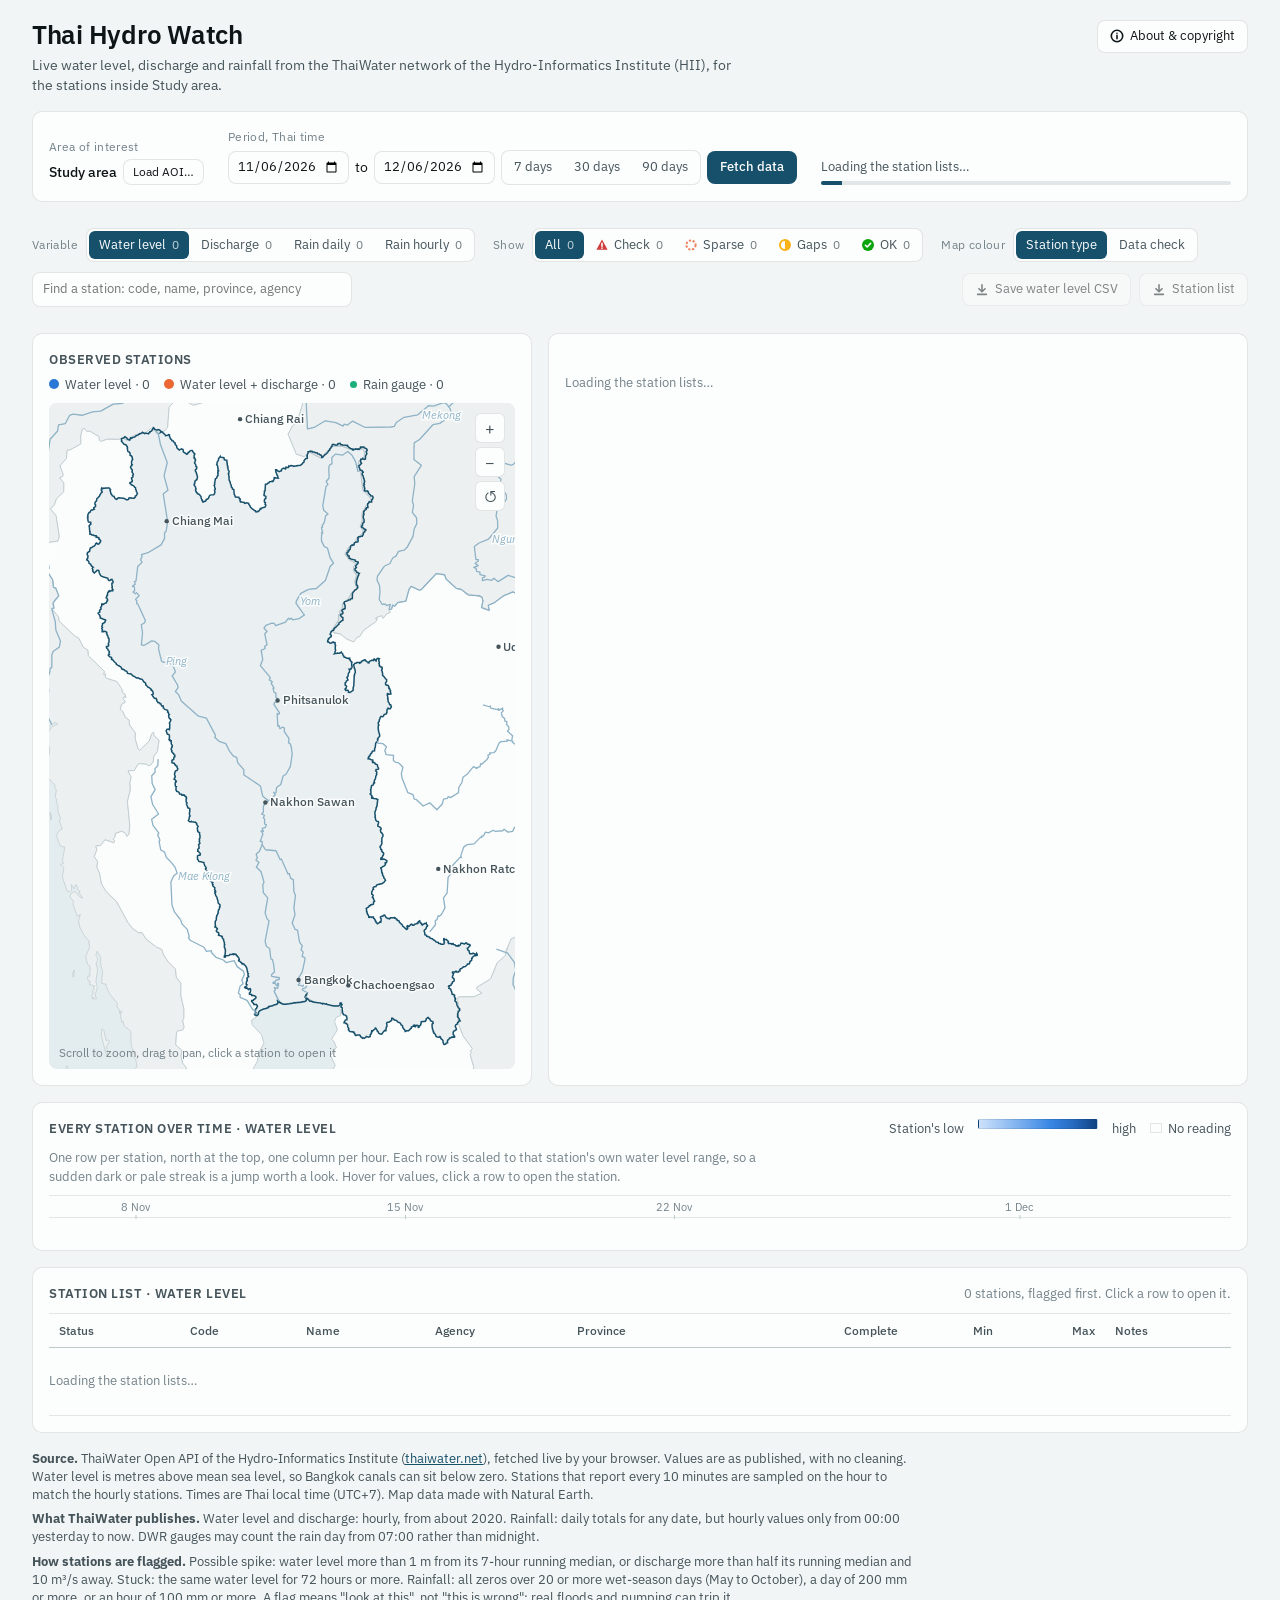
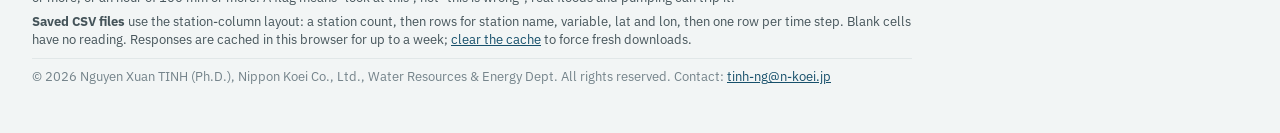
==== index.html @ e2ececa8 "Add Thai Hydro Watch: live ThaiWater station data for an area of interest A static page that fetches" ====
<!doctype html>
<html lang="en">
<head>
<meta charset="utf-8">
<meta name="viewport" content="width=device-width, initial-scale=1, viewport-fit=cover">
<title>Thai Hydro Watch</title>
<meta name="description" content="Live water level, discharge and rainfall from Thailand's ThaiWater (HII) network for any area of interest, with data checks and CSV export.">
<link rel="preconnect" href="https://fonts.googleapis.com">
<link rel="preconnect" href="https://fonts.gstatic.com" crossorigin>
<link rel="stylesheet" href="https://fonts.googleapis.com/css2?family=IBM+Plex+Mono:wght@400;500&family=IBM+Plex+Sans+Thai:wght@400;500;600&family=IBM+Plex+Sans:wght@400;500;600&display=swap">
<link rel="stylesheet" href="assets/style.css">
</head>
<body>
<div class="wrap">
  <header class="top">
    <div class="top-text">
      <h1>Thai Hydro Watch</h1>
      <p class="sub" id="subtitle">Live water level, discharge and rainfall from the ThaiWater network of the Hydro-Informatics Institute (HII), for the stations inside your area of interest.</p>
    </div>
    <details class="about">
      <summary class="btn"><svg viewBox="0 0 16 16" aria-hidden="true"><circle cx="8" cy="8" r="6.5"/><path d="M8 7.2v4M8 4.8v.1"/></svg>About &amp; copyright</summary>
      <div class="about-panel">
        <p class="about-title">Thai Hydro Watch</p>
        <p>&copy; 2026 Nguyen Xuan TINH (Ph.D.). All rights reserved.</p>
        <address>
          <b>Nguyen Xuan TINH (Ph.D.)</b><br>
          Nippon Koei Co., Ltd., Water Resources &amp; Energy Dept.<br>
          &#12306;102-8539: 5-4 Kojimachi, Chiyoda-ku, Tokyo, JAPAN<br>
          Tel: +81-80-4689-7461<br>
          E-mail: <a href="mailto:tinh-ng@n-koei.jp">tinh-ng@n-koei.jp</a><br>
          URL: <a href="https://www.n-koei.co.jp/consulting/english/" target="_blank" rel="noopener">www.n-koei.co.jp/consulting/english/</a>
        </address>
        <p class="note">Station data &copy; Hydro-Informatics Institute (HII), ThaiWater. Map data from Natural Earth (public domain).</p>
      </div>
    </details>
  </header>

  <section class="card databar" aria-label="Data to fetch">
    <div class="field">
      <span class="lbl">Area of interest</span>
      <div class="row">
        <span class="aoi-name" id="aoi-name">Study area</span>
        <label class="btn small" for="aoi-file">Load AOI&hellip;</label>
        <input type="file" id="aoi-file" accept=".geojson,.json,.zip" hidden>
        <button type="button" class="btn small" id="aoi-reset" hidden>Use default</button>
      </div>
    </div>
    <div class="field">
      <span class="lbl">Period, Thai time</span>
      <div class="row">
        <input type="date" id="d-start" aria-label="Start date">
        <span aria-hidden="true">to</span>
        <input type="date" id="d-end" aria-label="End date">
        <div class="seg" id="presets">
          <button type="button" data-days="7">7 days</button>
          <button type="button" data-days="30">30 days</button>
          <button type="button" data-days="90">90 days</button>
        </div>
        <button type="button" class="btn primary" id="fetch">Fetch data</button>
      </div>
    </div>
    <div class="progress" aria-live="polite">
      <span class="text" id="progress-text">Starting&hellip;</span>
      <div class="bar"><i id="progress-bar"></i></div>
      <span class="error" id="error" hidden></span>
    </div>
  </section>

  <nav class="filters" aria-label="View">
    <div class="group"><span class="lbl">Variable</span><div class="seg" id="f-var"></div></div>
    <div class="group"><span class="lbl">Show</span><div class="seg" id="f-status"></div></div>
    <div class="group"><span class="lbl">Map colour</span><div class="seg" id="f-color"></div></div>
    <div class="search"><input id="f-search" type="search" placeholder="Find a station: code, name, province, agency" aria-label="Find a station"></div>
    <div class="spacer"></div>
    <div class="group">
      <button type="button" class="btn" id="save-wide"><svg viewBox="0 0 16 16" aria-hidden="true"><path d="M8 2v8M4.5 6.5 8 10l3.5-3.5M3 13h10"/></svg><span>Save CSV</span></button>
      <button type="button" class="btn" id="save-stations"><svg viewBox="0 0 16 16" aria-hidden="true"><path d="M8 2v8M4.5 6.5 8 10l3.5-3.5M3 13h10"/></svg>Station list</button>
    </div>
  </nav>

  <section class="main">
    <div class="card">
      <div class="card-head">
        <h3>Observed stations</h3>
        <div class="legend" id="map-legend"></div>
      </div>
      <div class="map-box" id="map-box">
        <svg id="map" role="img" aria-label="Map of ThaiWater stations inside the area of interest"></svg>
        <div class="zoom">
          <button type="button" id="z-in" aria-label="Zoom in">+</button>
          <button type="button" id="z-out" aria-label="Zoom out">&minus;</button>
          <button type="button" id="z-reset" aria-label="Reset view">&#8634;</button>
        </div>
        <div class="map-hint">Scroll to zoom, drag to pan, click a station to open it</div>
        <div class="tip" id="map-tip" hidden></div>
      </div>
    </div>
    <div class="card detail" id="detail"></div>
  </section>

  <section class="card">
    <div class="card-head">
      <h3 id="heat-title">Every station over time</h3>
      <div class="legend" id="heat-legend"></div>
    </div>
    <p class="note" id="heat-note" style="margin-bottom:10px"></p>
    <div class="heat-scroll" id="heat-scroll">
      <div class="heat-axis" id="heat-axis"></div>
      <canvas id="heat" aria-label="Every station over time; the station list below has the same stations"></canvas>
      <div class="tip" id="heat-tip" hidden></div>
    </div>
  </section>

  <section class="card">
    <div class="card-head">
      <h3 id="table-title">Station list</h3>
      <span class="note" id="table-note"></span>
    </div>
    <div class="table-scroll" id="table-scroll">
      <table>
        <thead id="t-head"></thead>
        <tbody id="t-body"></tbody>
      </table>
    </div>
  </section>

  <footer>
    <p><b>Source.</b> ThaiWater Open API of the Hydro-Informatics Institute (<a href="https://www.thaiwater.net/" target="_blank" rel="noopener">thaiwater.net</a>), fetched live by your browser. Values are as published, with no cleaning. Water level is metres above mean sea level, so Bangkok canals can sit below zero. Stations that report every 10 minutes are sampled on the hour to match the hourly stations. Times are Thai local time (UTC+7). Map data made with Natural Earth.</p>
    <p><b>What ThaiWater publishes.</b> Water level and discharge: hourly, from about 2020. Rainfall: daily totals for any date, but hourly values only from 00:00 yesterday to now. DWR gauges may count the rain day from 07:00 rather than midnight.</p>
    <p><b>How stations are flagged.</b> Possible spike: water level more than 1 m from its 7-hour running median, or discharge more than half its running median and 10 m³/s away. Stuck: the same water level for 72 hours or more. Rainfall: all zeros over 20 or more wet-season days (May to October), a day of 200 mm or more, or an hour of 100 mm or more. A flag means "look at this", not "this is wrong"; real floods and pumping can trip it.</p>
    <p><b>Saved CSV files</b> use the station-column layout: a station count, then rows for station name, variable, lat and lon, then one row per time step. Blank cells have no reading. Responses are cached in this browser for up to a week; <a href="#" id="clear-cache">clear the cache</a> to force fresh downloads.</p>
    <p class="copyright">&copy; 2026 Nguyen Xuan TINH (Ph.D.), Nippon Koei Co., Ltd., Water Resources &amp; Energy Dept. All rights reserved. Contact: <a href="mailto:tinh-ng@n-koei.jp">tinh-ng@n-koei.jp</a></p>
  </footer>
</div>

<script src="data/basemap.js"></script>
<script src="data/aoi.js"></script>
<script src="assets/app.js"></script>
</body>
</html>
---- assets/style.css ----
/* Thai Hydro Watch. Copyright (c) 2026 Nguyen Xuan TINH (Ph.D.), Nippon Koei Co., Ltd. All rights reserved.
   Layout: a gauge-network console. Data bar (AOI, period, fetch) and a
   sticky view bar on top; map beside the selected station's hydrographs; every station x
   time below; the station list last. */
:root {
  --bg: #f2f5f5;
  --surface: #fcfdfd;
  --fg: #0e1517;
  --fg-2: #45545a;
  --muted: #74838a;
  --grid: #e1e7e8;
  --axis: #bfc9cc;
  --line: rgba(14, 21, 23, 0.10);
  --gap: rgba(14, 21, 23, 0.055);
  --accent: #17506b;
  --accent-ink: #fcfdfd;
  --accent-wash: rgba(23, 80, 107, 0.08);
  --sea: #e3ecef;
  --land: #fbfcfc;
  --land-2: #edf0f0;
  --border-country: #c3ced2;
  --river: #8eb2c6;
  --cat1: #2a78d6;
  --cat2: #eb6834;
  --cat3: #1baf7a;
  --good: #0ca30c;
  --warning: #fab219;
  --serious: #ec835a;
  --critical: #d03b3b;
  --seq1: #cde2fb;
  --seq2: #9ec5f4;
  --seq3: #6da7ec;
  --seq4: #3987e5;
  --seq5: #256abf;
  --seq6: #104281;
  --font-sans: "IBM Plex Sans", "IBM Plex Sans Thai", system-ui, -apple-system, "Segoe UI", "Leelawadee UI", sans-serif;
  --font-mono: "IBM Plex Mono", ui-monospace, "Cascadia Mono", Consolas, monospace;
  --radius: 10px;
  color-scheme: light;
}
@media (prefers-color-scheme: dark) {
  :root:not([data-theme="light"]) {
    --bg: #0c1011; --surface: #171c1d; --fg: #eef3f3; --fg-2: #b4c0c3; --muted: #84928f;
    --grid: #252d2f; --axis: #3b4649; --line: rgba(238, 243, 243, 0.10); --gap: rgba(238, 243, 243, 0.06);
    --accent: #7fbfdc; --accent-ink: #0c1011; --accent-wash: rgba(127, 191, 220, 0.10);
    --sea: #0f1517; --land: #1d2425; --land-2: #161b1c; --border-country: #36424a; --river: #37596b;
    --cat1: #3987e5; --cat2: #d95926; --cat3: #199e70;
    --seq1: #104281; --seq2: #1c5cab; --seq3: #2a78d6; --seq4: #5598e7; --seq5: #86b6ef; --seq6: #cde2fb;
    color-scheme: dark;
  }
}
:root[data-theme="dark"] {
  --bg: #0c1011; --surface: #171c1d; --fg: #eef3f3; --fg-2: #b4c0c3; --muted: #84928f;
  --grid: #252d2f; --axis: #3b4649; --line: rgba(238, 243, 243, 0.10); --gap: rgba(238, 243, 243, 0.06);
  --accent: #7fbfdc; --accent-ink: #0c1011; --accent-wash: rgba(127, 191, 220, 0.10);
  --sea: #0f1517; --land: #1d2425; --land-2: #161b1c; --border-country: #36424a; --river: #37596b;
  --cat1: #3987e5; --cat2: #d95926; --cat3: #199e70;
  --seq1: #104281; --seq2: #1c5cab; --seq3: #2a78d6; --seq4: #5598e7; --seq5: #86b6ef; --seq6: #cde2fb;
  color-scheme: dark;
}

* { box-sizing: border-box; }
[hidden] { display: none !important; }
html { -webkit-text-size-adjust: 100%; }
body {
  margin: 0;
  background: var(--bg);
  color: var(--fg);
  font: 14px/1.45 var(--font-sans);
  padding-inline: clamp(16px, 3vw, 32px);
  padding-block: 20px 48px;
}
.wrap { max-width: 1440px; margin: 0 auto; display: grid; gap: 16px; }
h1, h2, h3 { margin: 0; text-wrap: balance; font-weight: 600; }
h1 { font-size: 1.6rem; letter-spacing: -0.01em; line-height: 1.2; }
h2 { font-size: 1.15rem; line-height: 1.3; }
h3 { font-size: 0.82rem; letter-spacing: 0.04em; text-transform: uppercase; color: var(--fg-2); }
p { margin: 0; }
a { color: var(--accent); }
.sub { color: var(--fg-2); max-width: 90ch; margin-top: 4px; }
.mono { font-family: var(--font-mono); font-size: 0.93em; }
.num { font-variant-numeric: tabular-nums; text-align: right; white-space: nowrap; }
button, input { font: inherit; color: inherit; }
:focus-visible { outline: 2px solid var(--accent); outline-offset: 2px; }

/* Header and the about panel */
.top { display: flex; flex-wrap: wrap; align-items: flex-start; justify-content: space-between; gap: 12px 24px; }
.top-text { min-width: 0; flex: 1 1 420px; }
.about { position: relative; flex: none; }
.about summary { list-style: none; }
.about summary::-webkit-details-marker { display: none; }
.about[open] summary { background: var(--accent-wash); }
.about-panel {
  position: absolute; right: 0; top: calc(100% + 6px); z-index: 40; width: min(380px, calc(100vw - 32px));
  background: var(--surface); color: var(--fg); border: 1px solid var(--line); border-radius: var(--radius);
  padding: 14px 16px; box-shadow: 0 10px 30px rgba(0, 0, 0, 0.14); display: grid; gap: 8px; font-size: 13px;
}
.about-title { font-weight: 600; font-size: 14px; }
.about-panel address { font-style: normal; line-height: 1.6; color: var(--fg-2); }
.about-panel address b { color: var(--fg); font-weight: 600; }
.copyright { color: var(--muted); border-top: 1px solid var(--grid); padding-top: 8px; margin-top: 4px; }

/* Buttons */
.btn {
  display: inline-flex; align-items: center; gap: 6px; cursor: pointer; white-space: nowrap;
  border: 1px solid var(--line); background: var(--surface); color: var(--fg); border-radius: 8px;
  padding: 6px 12px; font-size: 13px;
}
.btn:hover { background: var(--accent-wash); }
.btn.primary { background: var(--accent); color: var(--accent-ink); border-color: transparent; font-weight: 500; }
.btn.primary:hover { filter: brightness(1.08); }
.btn.small { padding: 3px 9px; font-size: 12px; }
.btn:disabled { opacity: 0.5; cursor: default; }
.btn svg { width: 14px; height: 14px; flex: none; fill: none; stroke: currentColor; stroke-width: 1.8; stroke-linecap: round; stroke-linejoin: round; }

/* Data bar */
.databar { display: flex; flex-wrap: wrap; align-items: flex-end; gap: 12px 24px; }
.field { display: grid; gap: 4px; min-width: 0; }
.field > .lbl { font-size: 12px; color: var(--muted); letter-spacing: 0.03em; }
.field .row { display: flex; flex-wrap: wrap; align-items: center; gap: 6px; }
.aoi-name { font-weight: 500; }
input[type="date"] {
  font-size: 13px; background: var(--surface); border: 1px solid var(--line); border-radius: 8px; padding: 5px 8px;
}
.progress { display: grid; gap: 5px; flex: 1 1 260px; min-width: 0; }
.progress .text { font-size: 12.5px; color: var(--fg-2); font-variant-numeric: tabular-nums; }
.progress .text b { color: var(--fg); font-weight: 500; }
.bar { height: 4px; border-radius: 2px; background: var(--grid); overflow: hidden; }
.bar i { display: block; height: 100%; width: 0; background: var(--accent); transition: width 0.3s; }
.error { color: var(--critical); font-size: 12.5px; }

/* View bar */
.filters {
  position: sticky; top: env(safe-area-inset-top, 0px); z-index: 20;
  display: flex; flex-wrap: wrap; align-items: center; gap: 10px 18px;
  padding-block: 10px; background: var(--bg);
}
.group { display: flex; align-items: center; gap: 8px; min-width: 0; flex-wrap: wrap; }
.group > .lbl { font-size: 12px; color: var(--muted); letter-spacing: 0.03em; }
.seg { display: inline-flex; flex-wrap: wrap; gap: 2px; padding: 2px; border: 1px solid var(--line); border-radius: 8px; background: var(--surface); }
.seg button {
  border: 0; background: transparent; color: var(--fg-2); cursor: pointer;
  padding: 5px 10px; border-radius: 6px; font-size: 13px; display: inline-flex; align-items: center; gap: 6px;
}
.seg button:hover { background: var(--accent-wash); color: var(--fg); }
.seg button[aria-pressed="true"] { background: var(--accent); color: var(--accent-ink); }
.seg .count { font-variant-numeric: tabular-nums; opacity: 0.75; font-size: 12px; }
.seg svg { width: 12px; height: 12px; }
.search { flex: 1 1 200px; max-width: 320px; }
.search input {
  width: 100%; font-size: 13px; color: var(--fg); background: var(--surface);
  border: 1px solid var(--line); border-radius: 8px; padding: 7px 10px;
}
.spacer { flex: 1 1 auto; }

/* Cards */
.card { background: var(--surface); border: 1px solid var(--line); border-radius: var(--radius); padding: 16px; min-width: 0; }
.card-head { display: flex; flex-wrap: wrap; align-items: baseline; justify-content: space-between; gap: 6px 16px; margin-bottom: 10px; }
.note { color: var(--muted); font-size: 12.5px; max-width: 90ch; }
.main { display: grid; gap: 16px; grid-template-columns: minmax(0, 5fr) minmax(0, 7fr); }
@media (max-width: 980px) { .main { grid-template-columns: minmax(0, 1fr); } }

/* Status chips */
.chip {
  display: inline-flex; align-items: center; gap: 5px; white-space: nowrap;
  font-size: 12px; padding: 1px 8px 1px 6px; border-radius: 999px; border: 1px solid var(--line); color: var(--fg);
  background: var(--surface);
}
.chip svg { width: 12px; height: 12px; flex: none; }
.i-ok { fill: var(--good); }
.i-gaps { fill: var(--warning); }
.i-gaps-ring { fill: none; stroke: var(--warning); stroke-width: 2; }
.i-sparse-ring { fill: none; stroke: var(--serious); stroke-width: 2; stroke-dasharray: 2.2 1.6; }
.i-check { fill: var(--critical); }
.i-pending { fill: none; stroke: var(--axis); stroke-width: 2; }
.i-mark { fill: none; stroke: var(--surface); stroke-width: 1.6; stroke-linecap: round; stroke-linejoin: round; }

/* Legend */
.legend { display: flex; flex-wrap: wrap; gap: 4px 14px; font-size: 12.5px; color: var(--fg-2); }
.legend span { display: inline-flex; align-items: center; gap: 6px; }
.key { width: 10px; height: 10px; border-radius: 50%; display: inline-block; flex: none; }
.key.hollow { background: transparent !important; border: 1.5px solid var(--cat3); }
.key.small { width: 7px; height: 7px; }
.bg-w { background: var(--cat1); } .bg-q { background: var(--cat2); } .bg-r { background: var(--cat3); }
.bg-ok { background: var(--good); } .bg-gaps { background: var(--warning); }
.bg-sparse { background: var(--serious); } .bg-check { background: var(--critical); }
.bg-dim, .bg-pending { background: var(--axis); }

/* Map */
.map-box { position: relative; height: clamp(420px, 74vh, 780px); border-radius: 8px; overflow: hidden; background: var(--sea); touch-action: none; }
#map { width: 100%; height: 100%; display: block; cursor: grab; user-select: none; }
#map.dragging { cursor: grabbing; }
.neigh { fill: var(--land-2); stroke: var(--border-country); stroke-width: 0.8; vector-effect: non-scaling-stroke; }
.thai { fill: var(--land); stroke: var(--border-country); stroke-width: 1; vector-effect: non-scaling-stroke; }
.aoi { fill: var(--accent); fill-opacity: 0.07; stroke: var(--accent); stroke-width: 1.5; vector-effect: non-scaling-stroke; fill-rule: evenodd; }
.river { fill: none; stroke: var(--river); stroke-width: 1.3; vector-effect: non-scaling-stroke; stroke-linejoin: round; }
.place { fill: var(--fg-2); font-weight: 500; paint-order: stroke; stroke: var(--land); stroke-linejoin: round; }
.place-dot { fill: var(--fg-2); }
.river-label { fill: var(--river); font-style: italic; paint-order: stroke; stroke: var(--land); }
.pt { stroke: var(--surface); stroke-width: 1.2; vector-effect: non-scaling-stroke; }
.pt.t-w { fill: var(--cat1); } .pt.t-q { fill: var(--cat2); } .pt.t-r { fill: var(--cat3); }
.pt.hollow { fill: var(--surface); stroke: var(--cat3); stroke-width: 1.2; }
.pt.s-ok { fill: var(--good); } .pt.s-gaps { fill: var(--warning); }
.pt.s-sparse { fill: var(--serious); } .pt.s-check { fill: var(--critical); }
.pt.s-pending, .pt.dim { fill: var(--axis); }
.pt.dim { opacity: 0.55; }
.pt.faded { opacity: 0.12; }
#sel-ring { fill: none; stroke: var(--fg); stroke-width: 2; vector-effect: non-scaling-stroke; pointer-events: none; }
.zoom { position: absolute; top: 10px; right: 10px; display: grid; gap: 4px; }
.zoom button {
  width: 30px; height: 30px; border-radius: 6px; border: 1px solid var(--line); background: var(--surface);
  cursor: pointer; font-size: 16px; line-height: 1; color: var(--fg-2);
}
.zoom button:hover { color: var(--fg); background: var(--accent-wash); }
.map-hint { position: absolute; left: 10px; bottom: 8px; font-size: 11.5px; color: var(--muted); }

/* Tooltip */
.tip {
  position: absolute; z-index: 30; pointer-events: none; max-width: 280px;
  background: var(--surface); color: var(--fg); border: 1px solid var(--line); border-radius: 8px;
  padding: 8px 10px; font-size: 12.5px; line-height: 1.4; box-shadow: 0 6px 20px rgba(0, 0, 0, 0.12);
}
.tip b { font-weight: 600; }
.tip .t-sub { color: var(--fg-2); }
.tip .t-row { display: flex; gap: 8px; align-items: center; margin-top: 3px; flex-wrap: wrap; }

/* Station detail */
.detail { display: grid; gap: 14px; align-content: start; }
.eyebrow { display: inline-flex; align-items: center; gap: 7px; font-size: 12px; color: var(--fg-2); letter-spacing: 0.03em; }
.detail h2 .mono { margin-right: 6px; }
.meta { color: var(--fg-2); font-size: 13px; margin-top: 2px; }
.chips { display: flex; flex-wrap: wrap; gap: 6px; margin-top: 8px; }
.chart-block { display: grid; gap: 6px; }
.chart-title { display: flex; flex-wrap: wrap; align-items: center; justify-content: space-between; gap: 4px 12px; }
.chart-title .unit { color: var(--muted); font-size: 12.5px; text-transform: none; letter-spacing: 0; font-weight: 400; }
.chart-title .tools { display: inline-flex; align-items: center; gap: 12px; flex-wrap: wrap; }
.chart { position: relative; }
.chart svg { display: block; width: 100%; overflow: visible; }
.chart:focus-visible { outline-offset: 4px; border-radius: 4px; }
.c-grid { stroke: var(--grid); stroke-width: 1; }
.c-base { stroke: var(--axis); stroke-width: 1; }
.c-tick { fill: var(--muted); font-size: 11px; font-variant-numeric: tabular-nums; }
.c-gap { fill: var(--gap); }
.c-line { fill: none; stroke-width: 2; stroke-linejoin: round; stroke-linecap: round; }
.c-line.t-w { stroke: var(--cat1); } .c-line.t-q { stroke: var(--cat2); }
.c-bar.t-r { fill: var(--cat3); }
.c-dot { stroke: var(--surface); stroke-width: 2; }
.c-dot.t-w { fill: var(--cat1); } .c-dot.t-q { fill: var(--cat2); } .c-dot.t-r { fill: var(--cat3); }
.c-spike { fill: var(--critical); stroke: var(--surface); stroke-width: 2; }
.c-label { fill: var(--fg-2); font-size: 11.5px; font-variant-numeric: tabular-nums; }
.c-cross { stroke: var(--axis); stroke-width: 1; }
.empty { color: var(--muted); font-size: 13px; padding: 24px 0; }
.mini-legend { display: inline-flex; gap: 12px; font-size: 12px; color: var(--fg-2); align-items: center; flex-wrap: wrap; }
.mini-legend span { display: inline-flex; align-items: center; gap: 5px; }
.swatch-gap { width: 14px; height: 10px; background: var(--gap); border: 1px solid var(--line); display: inline-block; }

/* Heatmap */
.heat-scroll { position: relative; max-height: 600px; overflow-y: auto; overflow-x: hidden; border-top: 1px solid var(--grid); }
.heat-axis { position: sticky; top: 0; z-index: 2; height: 22px; background: var(--surface); border-bottom: 1px solid var(--grid); }
.heat-axis span { position: absolute; top: 4px; font-size: 11px; color: var(--muted); transform: translateX(-50%); white-space: nowrap; font-variant-numeric: tabular-nums; }
.heat-axis span.first { transform: none; }
.heat-axis span::before { content: ""; position: absolute; left: 50%; top: 15px; height: 4px; border-left: 1px solid var(--axis); }
.heat-axis span.first::before { left: 0; }
#heat { display: block; cursor: crosshair; }
.ramp { display: inline-block; width: 120px; height: 10px; border-radius: 2px; border: 1px solid var(--line); background: linear-gradient(90deg, var(--seq1), var(--seq2), var(--seq3), var(--seq4), var(--seq5), var(--seq6)); }
.sq { width: 12px; height: 10px; display: inline-block; border: 1px solid var(--line); }
.sq.blank { background: var(--surface); }

/* Table */
.table-scroll { position: relative; max-height: 560px; overflow: auto; border-top: 1px solid var(--grid); }
table { width: 100%; border-collapse: collapse; font-size: 13px; }
th {
  position: sticky; top: 0; z-index: 1; background: var(--surface); text-align: left; font-weight: 500;
  color: var(--fg-2); font-size: 12px; padding: 8px 10px; border-bottom: 1px solid var(--axis); white-space: nowrap;
}
th.num { text-align: right; }
td { padding: 6px 10px; border-bottom: 1px solid var(--grid); vertical-align: top; }
td.name { min-width: 180px; }
td.notes { color: var(--fg-2); min-width: 160px; }
tbody tr { cursor: pointer; }
tbody tr:hover { background: var(--accent-wash); }
tbody tr[aria-selected="true"] { background: var(--accent-wash); box-shadow: inset 3px 0 0 var(--accent); }

footer { color: var(--fg-2); font-size: 12.5px; display: grid; gap: 6px; max-width: 110ch; }
footer code { font-family: var(--font-mono); font-size: 0.95em; }
@media (prefers-reduced-motion: reduce) { * { scroll-behavior: auto !important; transition: none !important; } }
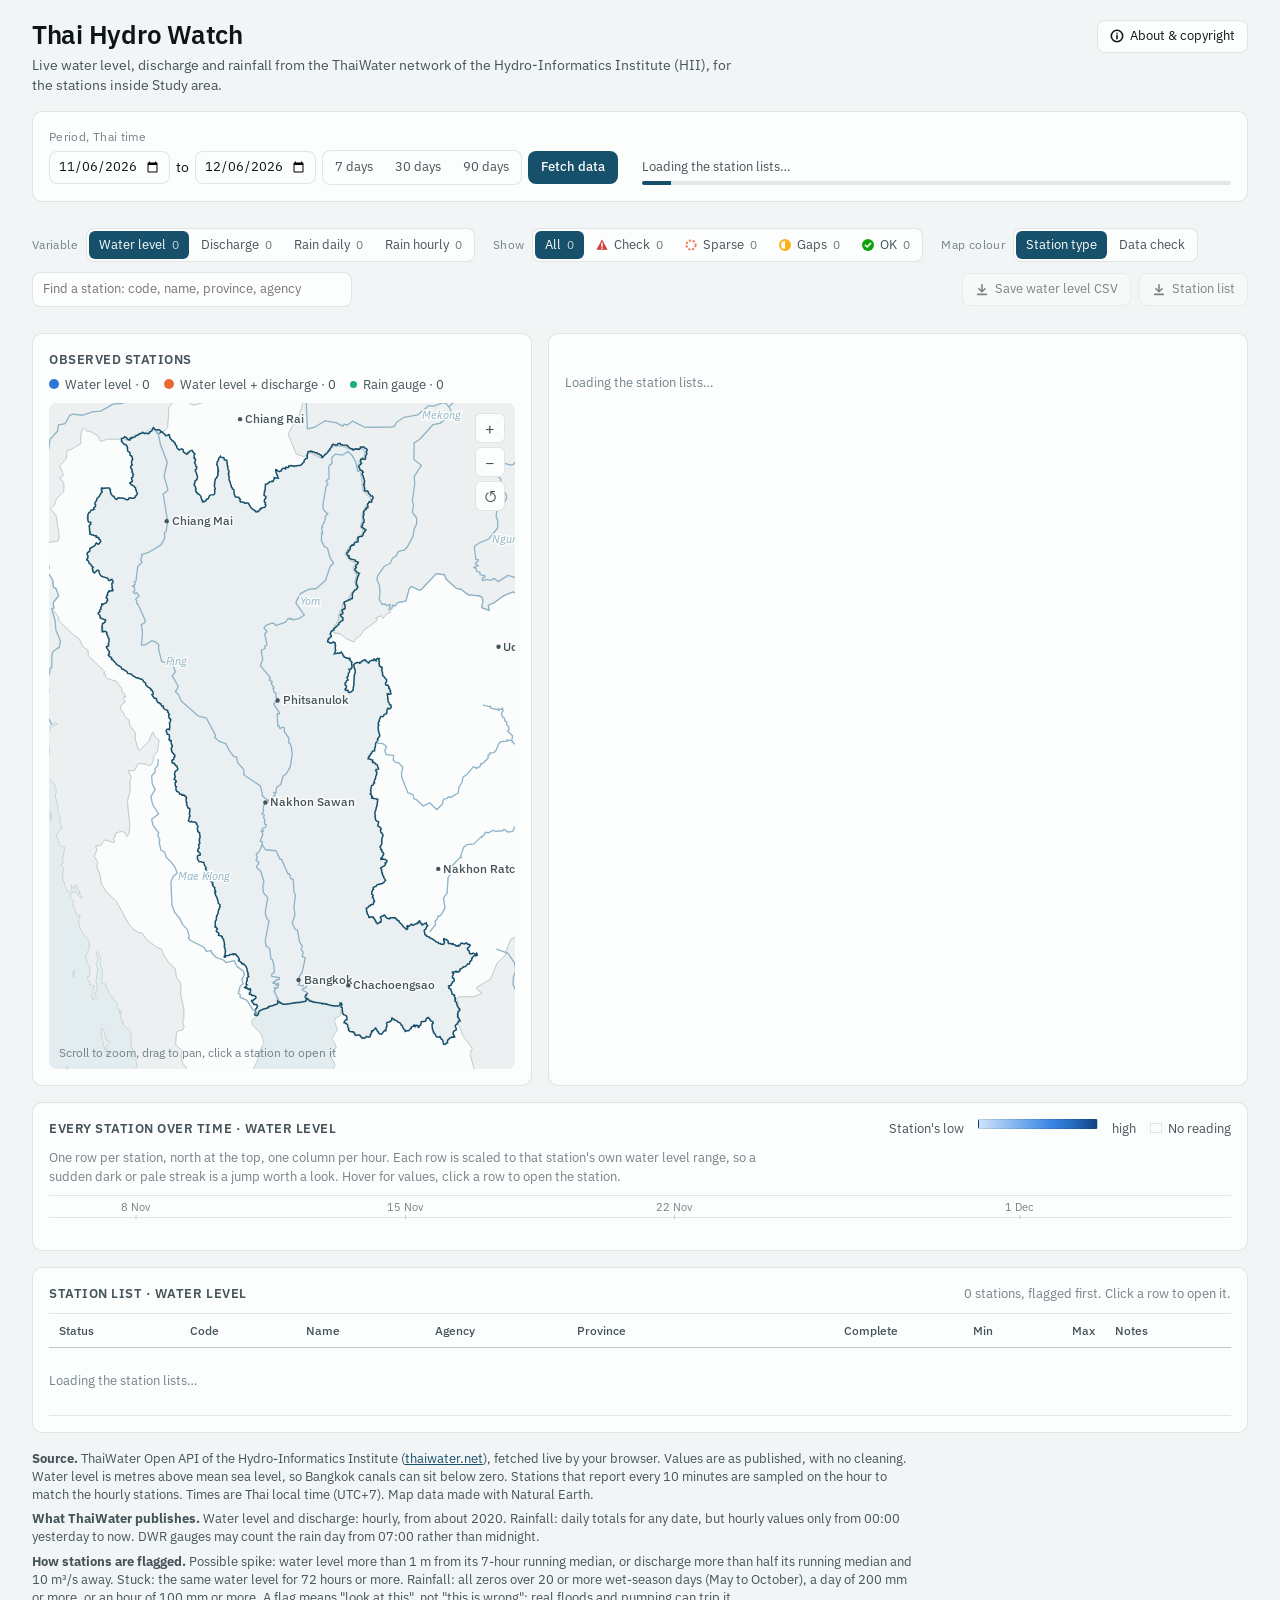
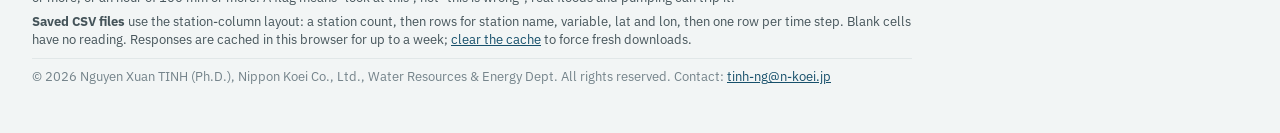
==== commit 24358176: "Use the built-in study area and just pick a period The area of interest is part of the site, so the " ====
--- a/index.html
+++ b/index.html
@@ -36,15 +36,6 @@
   </header>
 
   <section class="card databar" aria-label="Data to fetch">
-    <div class="field">
-      <span class="lbl">Area of interest</span>
-      <div class="row">
-        <span class="aoi-name" id="aoi-name">Study area</span>
-        <label class="btn small" for="aoi-file">Load AOI&hellip;</label>
-        <input type="file" id="aoi-file" accept=".geojson,.json,.zip" hidden>
-        <button type="button" class="btn small" id="aoi-reset" hidden>Use default</button>
-      </div>
-    </div>
     <div class="field">
       <span class="lbl">Period, Thai time</span>
       <div class="row">
--- a/assets/style.css
+++ b/assets/style.css
@@ -118,7 +118,6 @@
 .field { display: grid; gap: 4px; min-width: 0; }
 .field > .lbl { font-size: 12px; color: var(--muted); letter-spacing: 0.03em; }
 .field .row { display: flex; flex-wrap: wrap; align-items: center; gap: 6px; }
-.aoi-name { font-weight: 500; }
 input[type="date"] {
   font-size: 13px; background: var(--surface); border: 1px solid var(--line); border-radius: 8px; padding: 5px 8px;
 }
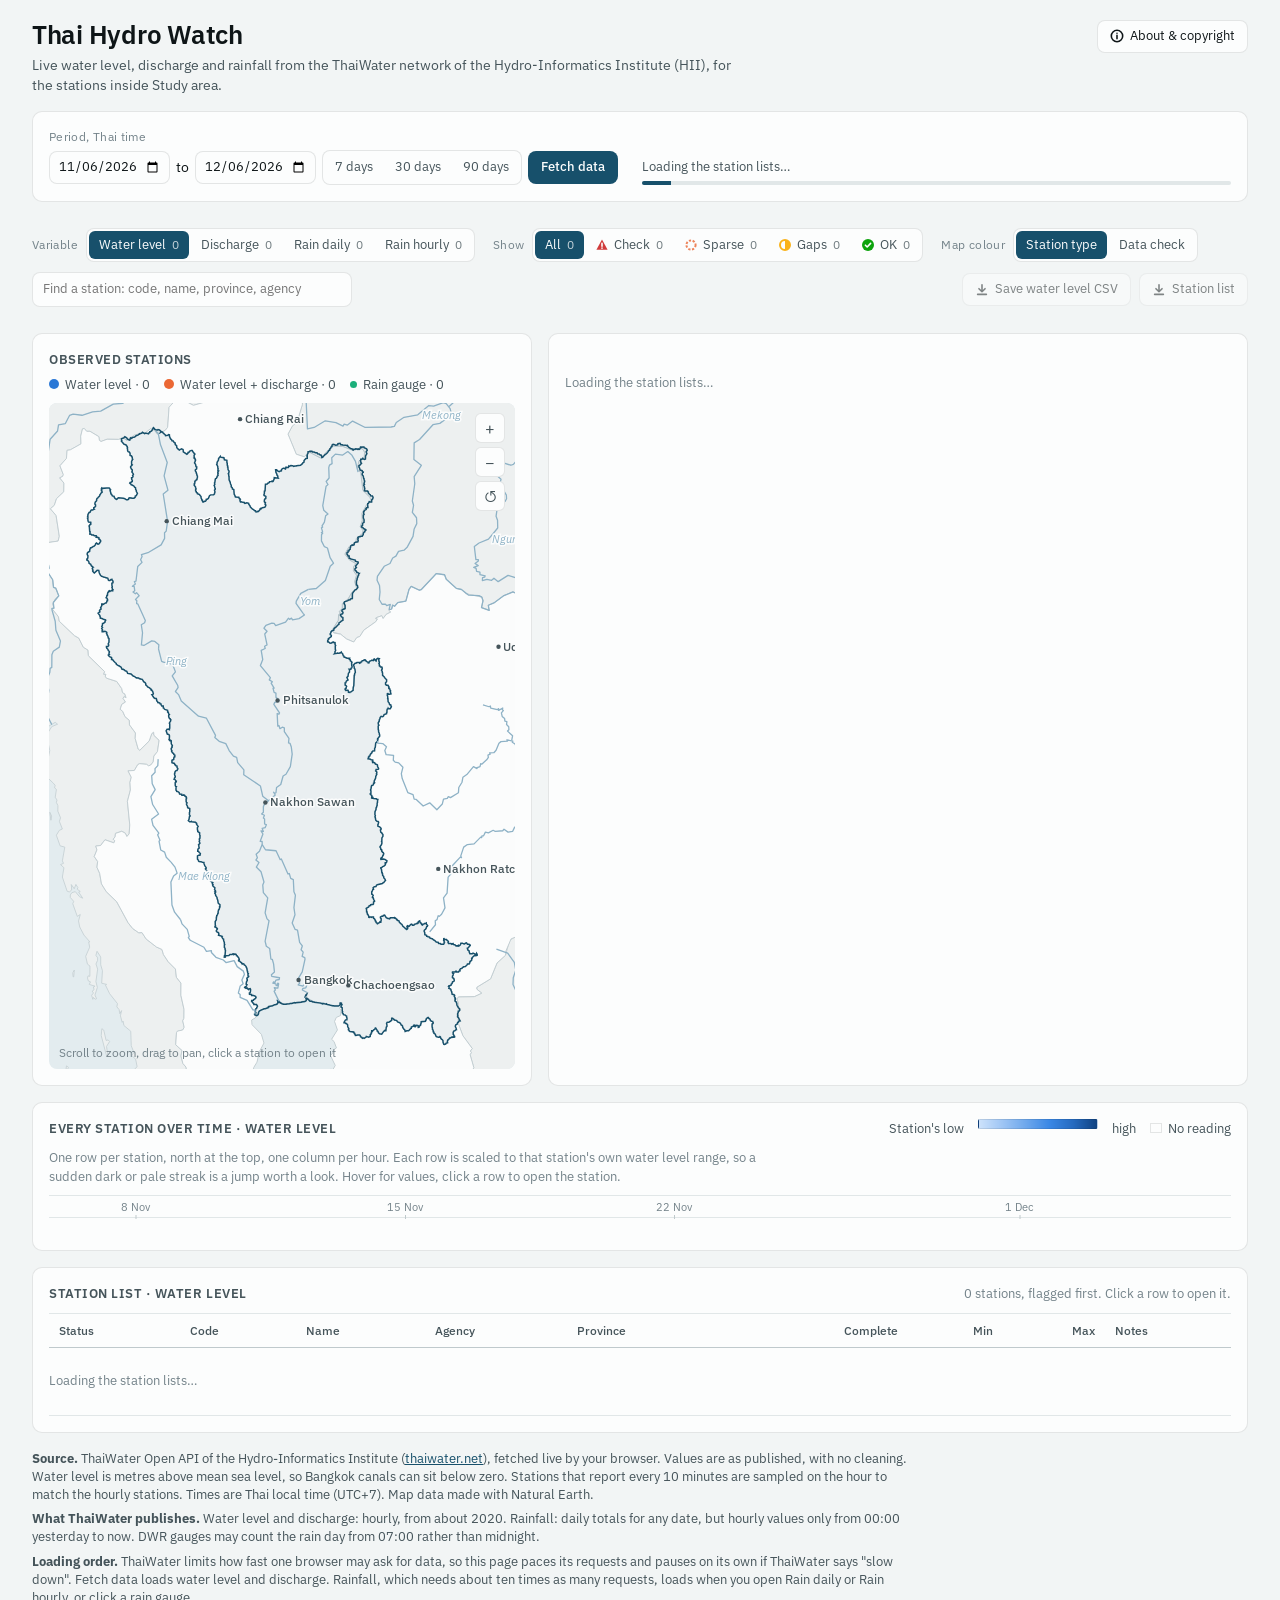
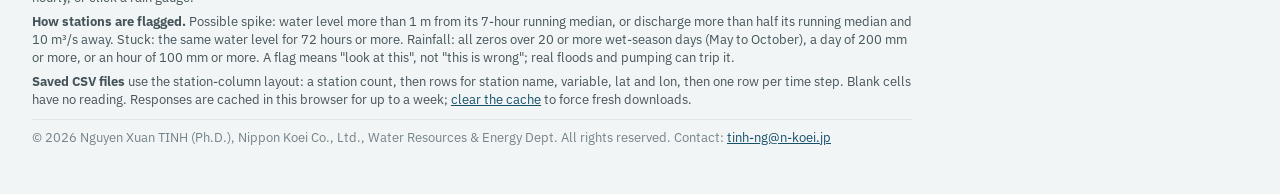
==== commit 560622c0: "Pace requests, ride out HTTP 429, and load rain on demand ThaiWater answers bursts with HTTP 429. Re" ====
--- a/index.html
+++ b/index.html
@@ -53,6 +53,7 @@
     <div class="progress" aria-live="polite">
       <span class="text" id="progress-text">Starting&hellip;</span>
       <div class="bar"><i id="progress-bar"></i></div>
+      <span class="note" id="throttle" hidden></span>
       <span class="error" id="error" hidden></span>
     </div>
   </section>
@@ -118,6 +119,7 @@
   <footer>
     <p><b>Source.</b> ThaiWater Open API of the Hydro-Informatics Institute (<a href="https://www.thaiwater.net/" target="_blank" rel="noopener">thaiwater.net</a>), fetched live by your browser. Values are as published, with no cleaning. Water level is metres above mean sea level, so Bangkok canals can sit below zero. Stations that report every 10 minutes are sampled on the hour to match the hourly stations. Times are Thai local time (UTC+7). Map data made with Natural Earth.</p>
     <p><b>What ThaiWater publishes.</b> Water level and discharge: hourly, from about 2020. Rainfall: daily totals for any date, but hourly values only from 00:00 yesterday to now. DWR gauges may count the rain day from 07:00 rather than midnight.</p>
+    <p><b>Loading order.</b> ThaiWater limits how fast one browser may ask for data, so this page paces its requests and pauses on its own if ThaiWater says "slow down". Fetch data loads water level and discharge. Rainfall, which needs about ten times as many requests, loads when you open Rain daily or Rain hourly, or click a rain gauge.</p>
     <p><b>How stations are flagged.</b> Possible spike: water level more than 1 m from its 7-hour running median, or discharge more than half its running median and 10 m³/s away. Stuck: the same water level for 72 hours or more. Rainfall: all zeros over 20 or more wet-season days (May to October), a day of 200 mm or more, or an hour of 100 mm or more. A flag means "look at this", not "this is wrong"; real floods and pumping can trip it.</p>
     <p><b>Saved CSV files</b> use the station-column layout: a station count, then rows for station name, variable, lat and lon, then one row per time step. Blank cells have no reading. Responses are cached in this browser for up to a week; <a href="#" id="clear-cache">clear the cache</a> to force fresh downloads.</p>
     <p class="copyright">&copy; 2026 Nguyen Xuan TINH (Ph.D.), Nippon Koei Co., Ltd., Water Resources &amp; Energy Dept. All rights reserved. Contact: <a href="mailto:tinh-ng@n-koei.jp">tinh-ng@n-koei.jp</a></p>
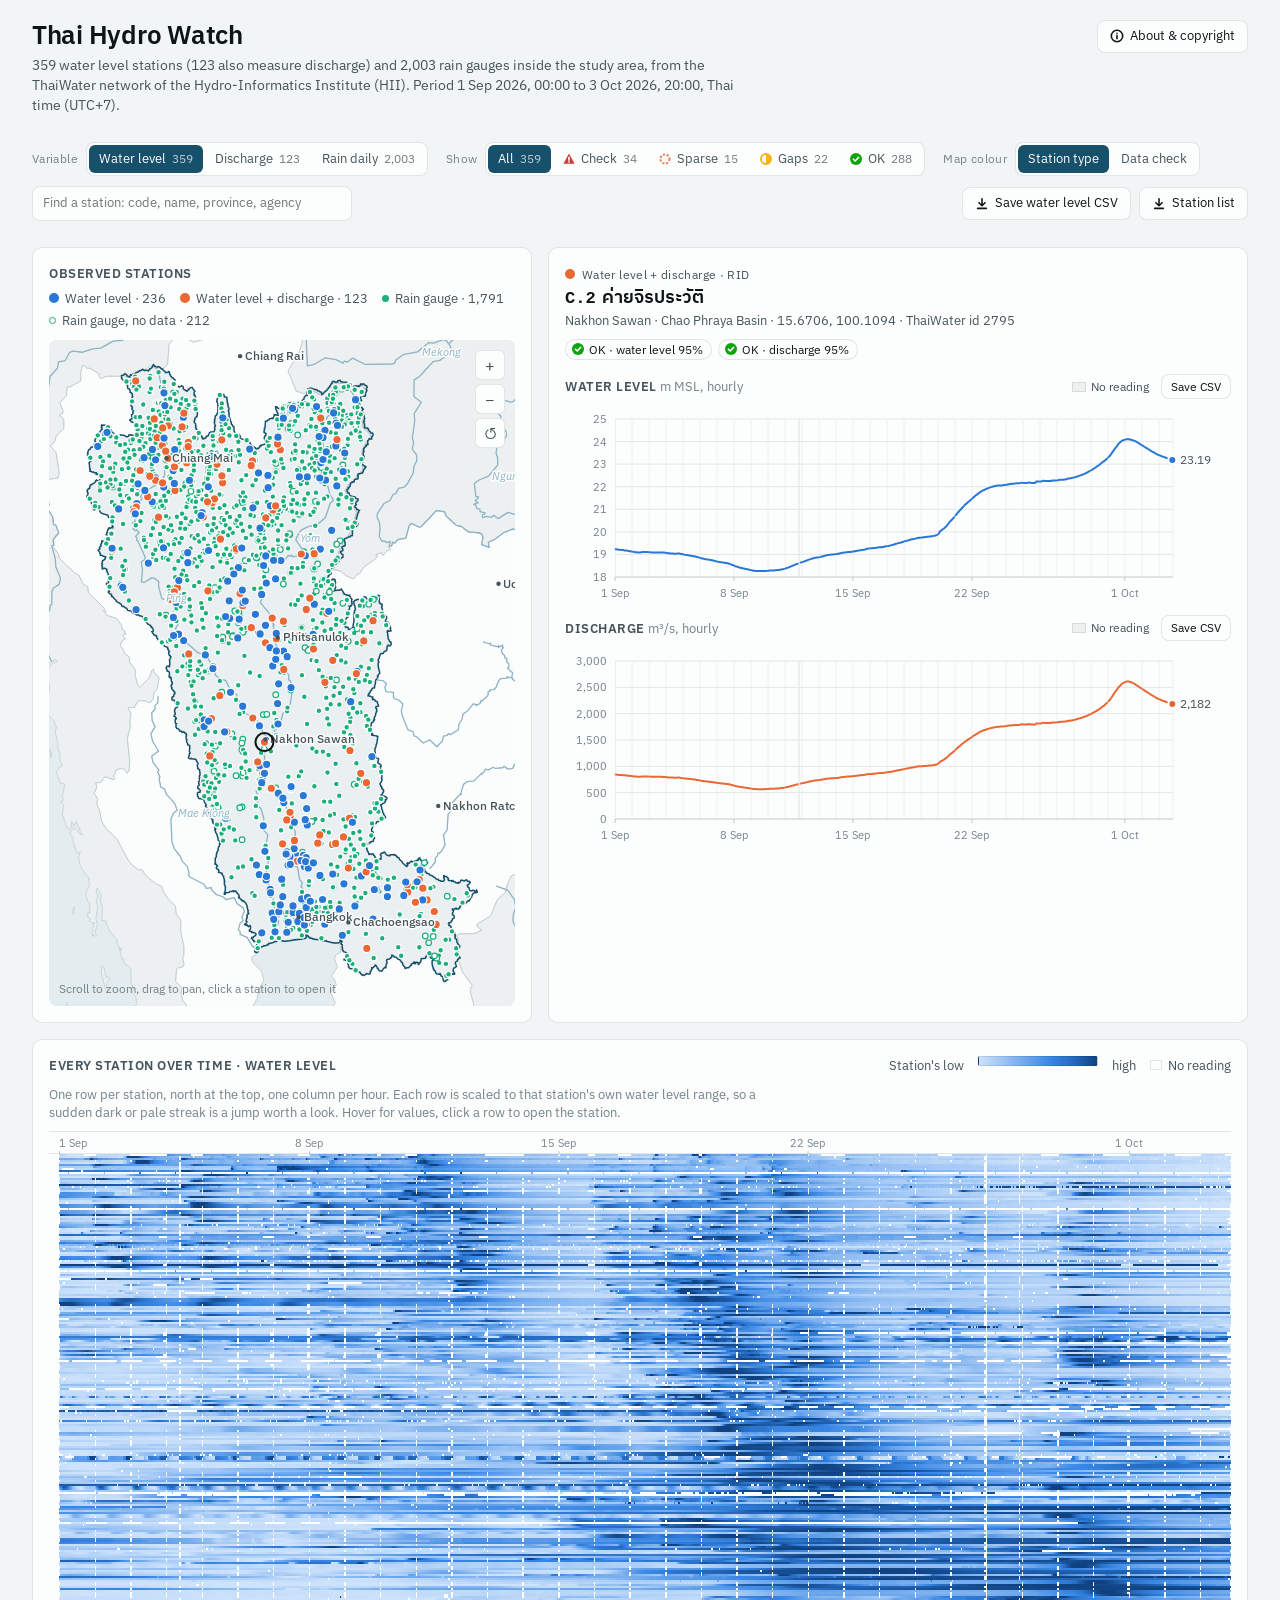
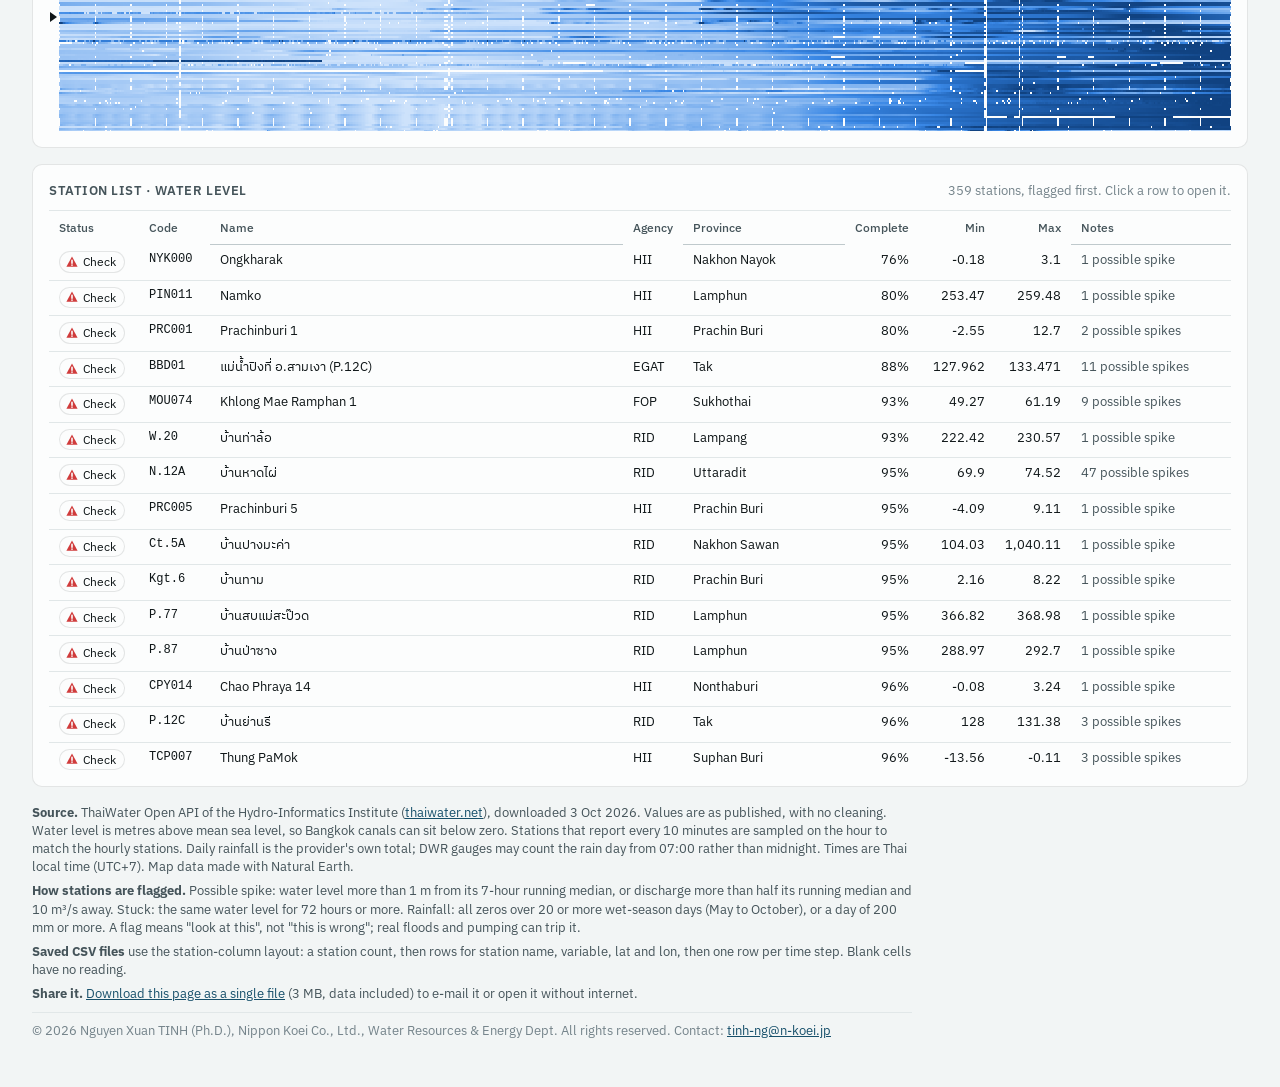
==== commit 95e0607d: "Show the downloaded snapshot instead of fetching, and add a shareable file The page no longer contac" ====
--- a/index.html
+++ b/index.html
@@ -15,7 +15,7 @@
   <header class="top">
     <div class="top-text">
       <h1>Thai Hydro Watch</h1>
-      <p class="sub" id="subtitle">Live water level, discharge and rainfall from the ThaiWater network of the Hydro-Informatics Institute (HII), for the stations inside your area of interest.</p>
+      <p class="sub" id="subtitle">Water level, discharge and rainfall from the ThaiWater network of the Hydro-Informatics Institute (HII), for the stations inside the study area.</p>
     </div>
     <details class="about">
       <summary class="btn"><svg viewBox="0 0 16 16" aria-hidden="true"><circle cx="8" cy="8" r="6.5"/><path d="M8 7.2v4M8 4.8v.1"/></svg>About &amp; copyright</summary>
@@ -34,29 +34,6 @@
       </div>
     </details>
   </header>
-
-  <section class="card databar" aria-label="Data to fetch">
-    <div class="field">
-      <span class="lbl">Period, Thai time</span>
-      <div class="row">
-        <input type="date" id="d-start" aria-label="Start date">
-        <span aria-hidden="true">to</span>
-        <input type="date" id="d-end" aria-label="End date">
-        <div class="seg" id="presets">
-          <button type="button" data-days="7">7 days</button>
-          <button type="button" data-days="30">30 days</button>
-          <button type="button" data-days="90">90 days</button>
-        </div>
-        <button type="button" class="btn primary" id="fetch">Fetch data</button>
-      </div>
-    </div>
-    <div class="progress" aria-live="polite">
-      <span class="text" id="progress-text">Starting&hellip;</span>
-      <div class="bar"><i id="progress-bar"></i></div>
-      <span class="note" id="throttle" hidden></span>
-      <span class="error" id="error" hidden></span>
-    </div>
-  </section>
 
   <nav class="filters" aria-label="View">
     <div class="group"><span class="lbl">Variable</span><div class="seg" id="f-var"></div></div>
@@ -117,17 +94,17 @@
   </section>
 
   <footer>
-    <p><b>Source.</b> ThaiWater Open API of the Hydro-Informatics Institute (<a href="https://www.thaiwater.net/" target="_blank" rel="noopener">thaiwater.net</a>), fetched live by your browser. Values are as published, with no cleaning. Water level is metres above mean sea level, so Bangkok canals can sit below zero. Stations that report every 10 minutes are sampled on the hour to match the hourly stations. Times are Thai local time (UTC+7). Map data made with Natural Earth.</p>
-    <p><b>What ThaiWater publishes.</b> Water level and discharge: hourly, from about 2020. Rainfall: daily totals for any date, but hourly values only from 00:00 yesterday to now. DWR gauges may count the rain day from 07:00 rather than midnight.</p>
-    <p><b>Loading order.</b> ThaiWater limits how fast one browser may ask for data, so this page paces its requests and pauses on its own if ThaiWater says "slow down". Fetch data loads water level and discharge. Rainfall, which needs about ten times as many requests, loads when you open Rain daily or Rain hourly, or click a rain gauge.</p>
-    <p><b>How stations are flagged.</b> Possible spike: water level more than 1 m from its 7-hour running median, or discharge more than half its running median and 10 m³/s away. Stuck: the same water level for 72 hours or more. Rainfall: all zeros over 20 or more wet-season days (May to October), a day of 200 mm or more, or an hour of 100 mm or more. A flag means "look at this", not "this is wrong"; real floods and pumping can trip it.</p>
-    <p><b>Saved CSV files</b> use the station-column layout: a station count, then rows for station name, variable, lat and lon, then one row per time step. Blank cells have no reading. Responses are cached in this browser for up to a week; <a href="#" id="clear-cache">clear the cache</a> to force fresh downloads.</p>
+    <p><b>Source.</b> ThaiWater Open API of the Hydro-Informatics Institute (<a href="https://www.thaiwater.net/" target="_blank" rel="noopener">thaiwater.net</a>), downloaded <span id="downloaded">3 Oct 2026</span>. Values are as published, with no cleaning. Water level is metres above mean sea level, so Bangkok canals can sit below zero. Stations that report every 10 minutes are sampled on the hour to match the hourly stations. Daily rainfall is the provider's own total; DWR gauges may count the rain day from 07:00 rather than midnight. Times are Thai local time (UTC+7). Map data made with Natural Earth.</p>
+    <p><b>How stations are flagged.</b> Possible spike: water level more than 1 m from its 7-hour running median, or discharge more than half its running median and 10 m³/s away. Stuck: the same water level for 72 hours or more. Rainfall: all zeros over 20 or more wet-season days (May to October), or a day of 200 mm or more. A flag means "look at this", not "this is wrong"; real floods and pumping can trip it.</p>
+    <p><b>Saved CSV files</b> use the station-column layout: a station count, then rows for station name, variable, lat and lon, then one row per time step. Blank cells have no reading.</p>
+    <!--online--><p><b>Share it.</b> <a href="share/thai-hydro-watch.html" download>Download this page as a single file</a> (3 MB, data included) to e-mail it or open it without internet.</p><!--/online-->
     <p class="copyright">&copy; 2026 Nguyen Xuan TINH (Ph.D.), Nippon Koei Co., Ltd., Water Resources &amp; Energy Dept. All rights reserved. Contact: <a href="mailto:tinh-ng@n-koei.jp">tinh-ng@n-koei.jp</a></p>
   </footer>
 </div>
 
 <script src="data/basemap.js"></script>
 <script src="data/aoi.js"></script>
+<script src="data/dataset.js"></script>
 <script src="assets/app.js"></script>
 </body>
 </html>
--- a/assets/style.css
+++ b/assets/style.css
@@ -113,21 +113,6 @@
 .btn:disabled { opacity: 0.5; cursor: default; }
 .btn svg { width: 14px; height: 14px; flex: none; fill: none; stroke: currentColor; stroke-width: 1.8; stroke-linecap: round; stroke-linejoin: round; }
 
-/* Data bar */
-.databar { display: flex; flex-wrap: wrap; align-items: flex-end; gap: 12px 24px; }
-.field { display: grid; gap: 4px; min-width: 0; }
-.field > .lbl { font-size: 12px; color: var(--muted); letter-spacing: 0.03em; }
-.field .row { display: flex; flex-wrap: wrap; align-items: center; gap: 6px; }
-input[type="date"] {
-  font-size: 13px; background: var(--surface); border: 1px solid var(--line); border-radius: 8px; padding: 5px 8px;
-}
-.progress { display: grid; gap: 5px; flex: 1 1 260px; min-width: 0; }
-.progress .text { font-size: 12.5px; color: var(--fg-2); font-variant-numeric: tabular-nums; }
-.progress .text b { color: var(--fg); font-weight: 500; }
-.bar { height: 4px; border-radius: 2px; background: var(--grid); overflow: hidden; }
-.bar i { display: block; height: 100%; width: 0; background: var(--accent); transition: width 0.3s; }
-.error { color: var(--critical); font-size: 12.5px; }
-
 /* View bar */
 .filters {
   position: sticky; top: env(safe-area-inset-top, 0px); z-index: 20;
